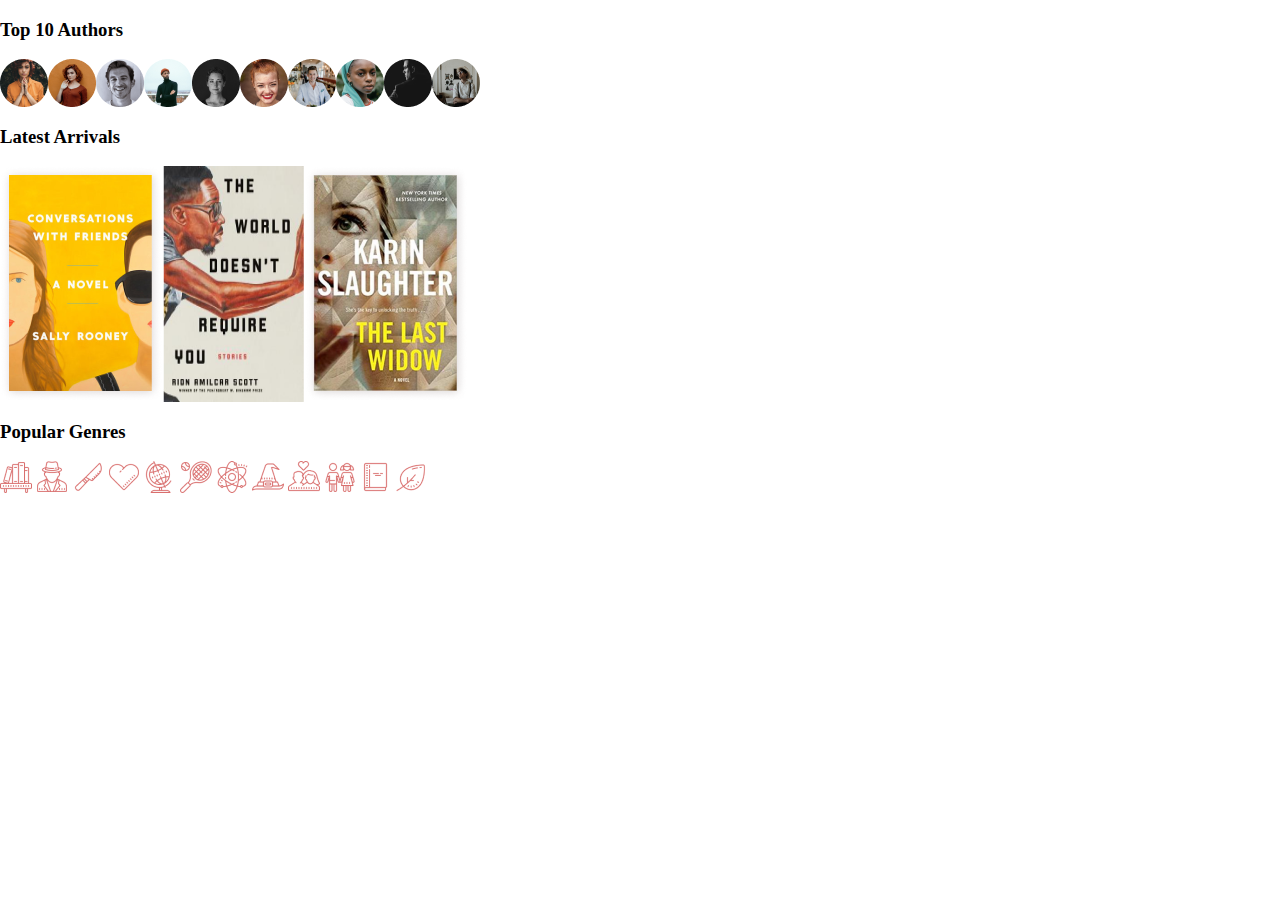
==== index.html @ e92f1c54 "add author, book" ====
<!DOCTYPE html>
<html lang="en">
<head>
    <meta charset="UTF-8">
    <meta http-equiv="X-UA-Compatible" content="IE=edge">
    <meta name="viewport" content="width=device-width, initial-scale=1.0">
    <title>Document</title>
    <link rel="stylesheet" href="./assets/styles/normalize.css">
    <link rel="stylesheet" href="./assets/styles/style.css">
</head>
<body>
    <h3>Top 10 Authors</h3>
    <section class="author">
    <img class="author_image" src="./assets/images/home_ellipse1.png">
    <img class="author_image" src="./assets/images/home_ellipse2.png">
    <img class="author_image" src="./assets/images/home_ellipse3.png">
    <img class="author_image" src="./assets/images/home_ellipse4.png">
    <img class="author_image" src="./assets/images/home_ellipse5.png">
    <img class="author_image" src="./assets/images/home_ellipse6.png">
    <img class="author_image" src="./assets/images/home_ellipse7.png">
    <img class="author_image" src="./assets/images/home_ellipse8.png">
    <img class="author_image" src="./assets/images/home_ellipse9.png">
    <img class="author_image" src="./assets/images/home_ellipse10.png">
</section>
    <h3>Latest Arrivals</h3>
    <section class="book">
    <img class="book_image" src="./assets/images/home_book1.png">
    <img class="book_image" src="./assets/images/home_book2.png">
    <img class="book_image" src="./assets/images/home_book_3.png">
</section>
    <h3>Popular Genres</h3>
    <img class="icon" src="./assets/icons/home_bookshelf.png">
    <img class="icon" src="./assets/icons/home_detective.png">
    <img class="icon" src="./assets/icons/home_knife.png">
    <img class="icon" src="./assets/icons/home_heart.png">
    <img class="icon" src="./assets/icons/home_geography.png">
    <img class="icon" src="./assets/icons/home_tennis.png">
    <img class="icon" src="./assets/icons/home_physics.png">
    <img class="icon" src="./assets/icons/home_witch.png">
    <img class="icon" src="./assets/icons/home_couple.png">
    <img class="icon" src="./assets/icons/home_children.png">
    <img class="icon" src="./assets/icons/home_book.png">
    <img class="icon" src="./assets/icons/home_leaf.png">
    
</body>
</html>
---- assets/styles/style.css ----
body {
    width: 100%;
    height: 100%;
}

.author {
    display: flex;
    overflow-x: auto;

}

.book {
    display: flex;
    overflow-x: auto;
}
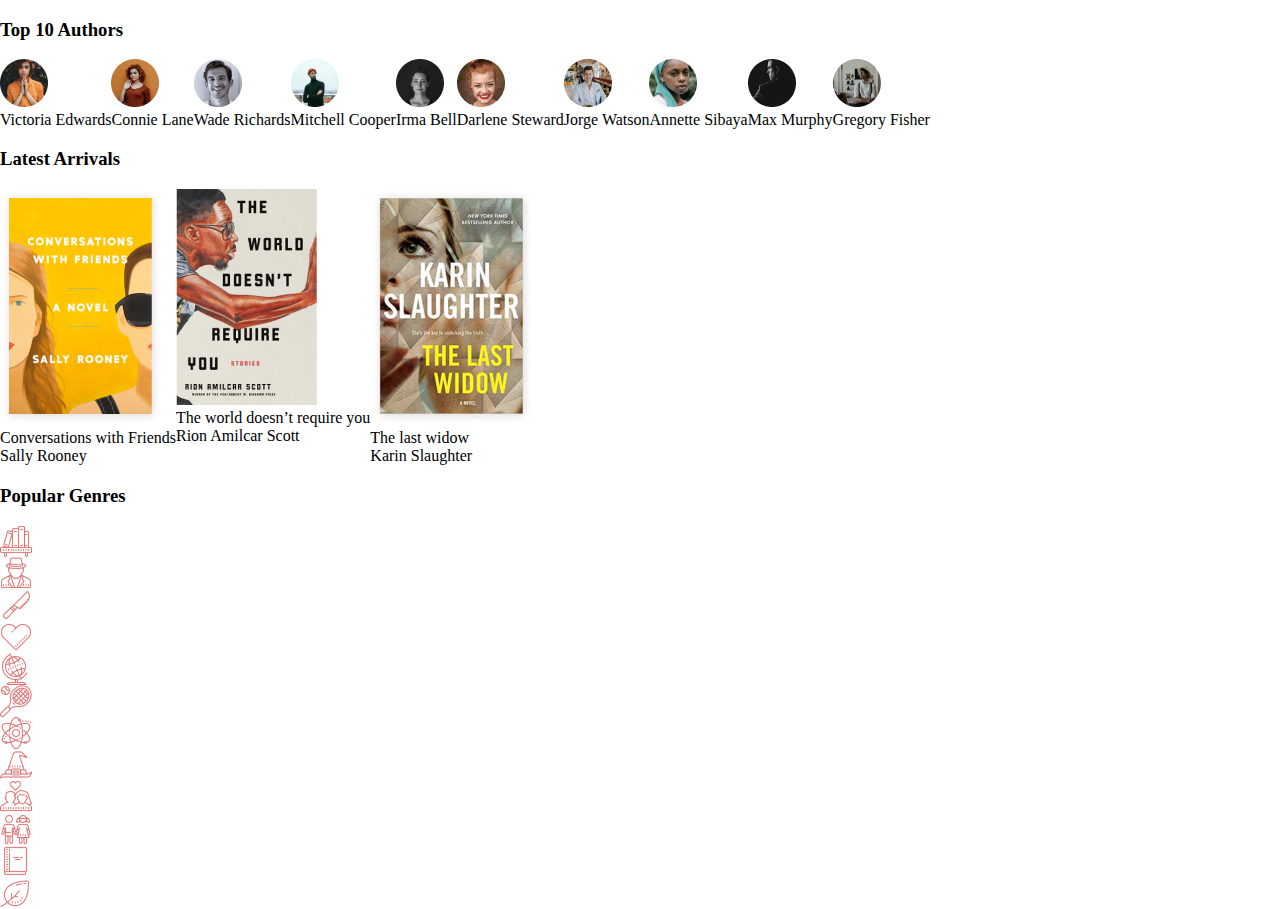
==== commit 6e7294d3: "genres" ====
--- a/index.html
+++ b/index.html
@@ -11,24 +11,80 @@
 <body>
     <h3>Top 10 Authors</h3>
     <section class="author">
+    <div>
     <img class="author_image" src="./assets/images/home_ellipse1.png">
+    <div class="author_name">Victoria
+        Edwards</div>
+    </div>
+    <div>
     <img class="author_image" src="./assets/images/home_ellipse2.png">
+    <div class="author_name">Connie
+        Lane</div>
+    </div>
+    <div>
     <img class="author_image" src="./assets/images/home_ellipse3.png">
+    <div class="author_name">Wade
+        Richards</div>
+    </div>
+    <div>
     <img class="author_image" src="./assets/images/home_ellipse4.png">
+    <div class="author_name">Mitchell
+        Cooper</div>
+    </div>
+    <div>
     <img class="author_image" src="./assets/images/home_ellipse5.png">
+    <div class="author_name">Irma
+        Bell</div>
+    </div>
+    <div>
     <img class="author_image" src="./assets/images/home_ellipse6.png">
+    <div class="author_name">Darlene
+        Steward</div>
+    </div>
+    <div>
     <img class="author_image" src="./assets/images/home_ellipse7.png">
+    <div class="author_name">Jorge
+        Watson</div>
+    </div>
+    <div>
     <img class="author_image" src="./assets/images/home_ellipse8.png">
+    <div class="author_name">Annette
+        Sibaya</div>
+    </div>
+    <div>
     <img class="author_image" src="./assets/images/home_ellipse9.png">
+    <div class="author_name">Max
+        Murphy</div>
+    </div>
+    <div>
     <img class="author_image" src="./assets/images/home_ellipse10.png">
+    <div class="author_name">Gregory
+        Fisher</div>
+    </div>
 </section>
     <h3>Latest Arrivals</h3>
     <section class="book">
+        <div>
     <img class="book_image" src="./assets/images/home_book1.png">
+    <div class="book_name">Conversations
+        with Friends</div>
+    <div class="book_author">Sally Rooney</div>
+</div>
+<div>
     <img class="book_image" src="./assets/images/home_book2.png">
-    <img class="book_image" src="./assets/images/home_book_3.png">
+    <div class="book_name">The world doesn’t 
+        require you</div>
+    <div class="book_author">Rion Amilcar Scott</div>
+</div>
+<div>
+    <img class="book_image" src="./assets/images/home_book3.png">
+    <div class="book_name">The last
+        widow</div>
+    <div class="book_author">Karin Slaughter</div>
+</div>
 </section>
     <h3>Popular Genres</h3>
+    <section class="genres">
     <img class="icon" src="./assets/icons/home_bookshelf.png">
     <img class="icon" src="./assets/icons/home_detective.png">
     <img class="icon" src="./assets/icons/home_knife.png">
@@ -41,6 +97,6 @@
     <img class="icon" src="./assets/icons/home_children.png">
     <img class="icon" src="./assets/icons/home_book.png">
     <img class="icon" src="./assets/icons/home_leaf.png">
-    
+</section>
 </body>
 </html>--- a/assets/styles/style.css
+++ b/assets/styles/style.css
@@ -12,4 +12,17 @@
 .book {
     display: flex;
     overflow-x: auto;
+}
+
+.author::-webkit-scrollbar {
+    display: none;
+}
+
+.book::-webkit-scrollbar {
+    display: none;
+}
+
+.genres {
+    display: grid;
+
 }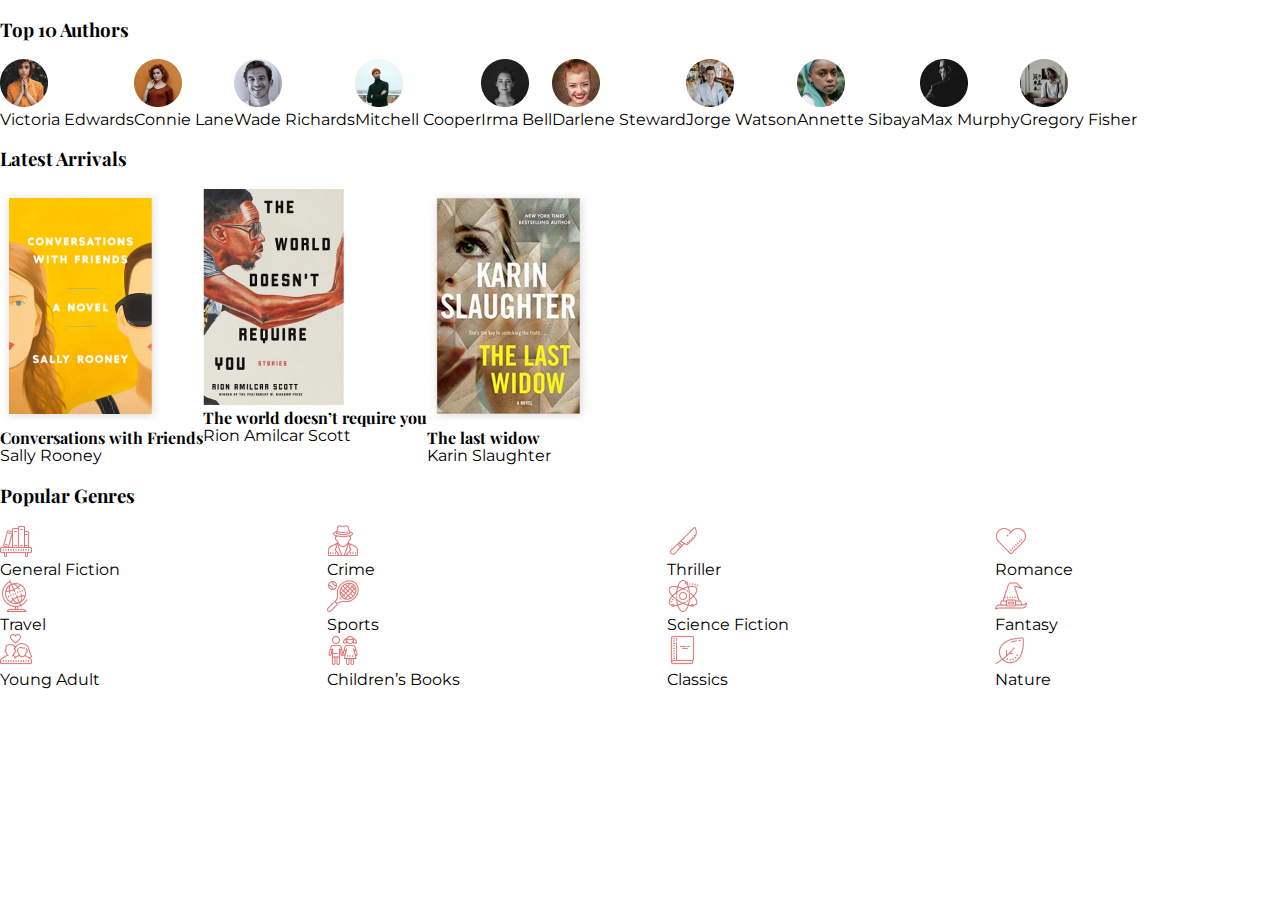
==== commit 0ffabe67: "add fonts" ====
--- a/index.html
+++ b/index.html
@@ -7,6 +7,8 @@
     <title>Document</title>
     <link rel="stylesheet" href="./assets/styles/normalize.css">
     <link rel="stylesheet" href="./assets/styles/style.css">
+    <link href="https://fonts.googleapis.com/css2?family=Playfair+Display:wght@400;700&display=swap" rel="stylesheet">
+    <link href="https://fonts.googleapis.com/css2?family=Montserrat&family=Playfair+Display:wght@400;700&display=swap" rel="stylesheet">
 </head>
 <body>
     <h3>Top 10 Authors</h3>
@@ -85,18 +87,54 @@
 </section>
     <h3>Popular Genres</h3>
     <section class="genres">
-    <img class="icon" src="./assets/icons/home_bookshelf.png">
-    <img class="icon" src="./assets/icons/home_detective.png">
-    <img class="icon" src="./assets/icons/home_knife.png">
-    <img class="icon" src="./assets/icons/home_heart.png">
-    <img class="icon" src="./assets/icons/home_geography.png">
-    <img class="icon" src="./assets/icons/home_tennis.png">
-    <img class="icon" src="./assets/icons/home_physics.png">
-    <img class="icon" src="./assets/icons/home_witch.png">
-    <img class="icon" src="./assets/icons/home_couple.png">
-    <img class="icon" src="./assets/icons/home_children.png">
-    <img class="icon" src="./assets/icons/home_book.png">
-    <img class="icon" src="./assets/icons/home_leaf.png">
+        <div class="genres_fiction">
+    <img class="genres_icon" src="./assets/icons/home_bookshelf.png">
+    <div class="genres_name">General Fiction</div>
+    </div>
+    <div class="genres_detective">
+    <img class="genres_icon" src="./assets/icons/home_detective.png">
+    <div class="genres_name">Crime</div>
+</div>
+     <div class="genres_thriller">
+    <img class="genres_icon" src="./assets/icons/home_knife.png">
+    <div class="genres_name">Thriller</div>
+</div>
+<div class="genres_romance">
+    <img class="genres_icon" src="./assets/icons/home_heart.png">
+    <div class="genres_name">Romance</div>
+</div>
+<div class="genres_travel">
+    <img class="genres_icon" src="./assets/icons/home_geography.png">
+    <div class="genres_name">Travel</div>
+</div>
+<div class="genres_sports">
+    <img class="genres_icon" src="./assets/icons/home_tennis.png">
+    <div class="genres_name">Sports</div>
+</div>
+<div class="genres_science">
+    <img class="genres_icon" src="./assets/icons/home_physics.png">
+    <div class="genres_name">Science Fiction</div>
+    </div>
+    <div class="genres_fantasy">
+    <img class="genres_icon" src="./assets/icons/home_witch.png">
+    <div class="genres_name">Fantasy</div>
+</div>
+<div class="genres_young">
+    <img class="genres_icon" src="./assets/icons/home_couple.png">
+    <div class="genres_name">Young Adult</div>
+    </div>
+    <div class="genres_children">
+    <img class="genres_icon" src="./assets/icons/home_children.png">
+    <div class="genres_name">Children’s Books</div>
+    </div>
+    <div class="genres_classics">
+    <img class="genres_icon" src="./assets/icons/home_book.png">
+    <div class="genres_name">Classics</div>
+</div>
+<div class="genres_nature">
+    <img class="genres_icon" src="./assets/icons/home_leaf.png">
+    <div class="genres_name">Nature</div>
+</div>
 </section>
 </body>
 </html>--- a/assets/styles/style.css
+++ b/assets/styles/style.css
@@ -2,6 +2,33 @@
     width: 100%;
     height: 100%;
 }
+
+h3 {
+    font-family: "Playfair Display", serif;
+    font-weight: 700;
+
+}
+
+.book_name {
+    font-family: "Playfair Display", serif;
+    font-weight: 700;
+}
+
+.author_name {
+    font-family: "Montserrat", serif;
+    font-weight: 400;
+}
+
+.book_author {
+    font-family: "Montserrat", serif;
+    font-weight: 400;
+}
+
+.genres_name {
+    font-family: "Montserrat", serif;
+    font-weight: 400;
+}
+
 
 .author {
     display: flex;
@@ -24,5 +51,67 @@
 
 .genres {
     display: grid;
+    grid-template-columns: repeat (4, 1fr);
+    grid-template-rows: repeat (3, 1fr);
 
+}
+
+.genres_fiction {
+    grid-row: 1 / 2;
+    grid-column: 1 / 2;
+}
+
+.genres_detective {
+    grid-row: 1 / 2;
+    grid-column: 2 / 3;
+}
+
+.genres_thriller {
+    grid-row: 1 / 2;
+    grid-column: 3 / 4;
+}
+
+.genres_romance {
+    grid-row: 1 / 2;
+    grid-column: 4 / 5;
+}
+
+.genres_travel {
+    grid-row: 2 / 3;
+    grid-column: 1 / 2;
+}
+
+.genres_sports {
+    grid-row: 2 / 3;
+    grid-column: 2 / 3;
+}
+
+.genres_science {
+    grid-row: 2 / 3;
+    grid-column: 3 / 4;
+}
+
+.genres_fantasy {
+    grid-row: 2 / 3;
+    grid-column: 4 / 5;
+}
+
+.genres_young {
+    grid-row: 3 / 4;
+    grid-column: 1 / 2;
+}
+
+.genres_children {
+    grid-row: 3 / 4;
+    grid-column: 2 / 3;
+}
+
+.genres_classics {
+    grid-row: 3 / 4;
+    grid-column: 3 / 4;
+}
+
+.genres_nature {
+    grid-row: 3 / 4;
+    grid-column: 4 / 5;
 }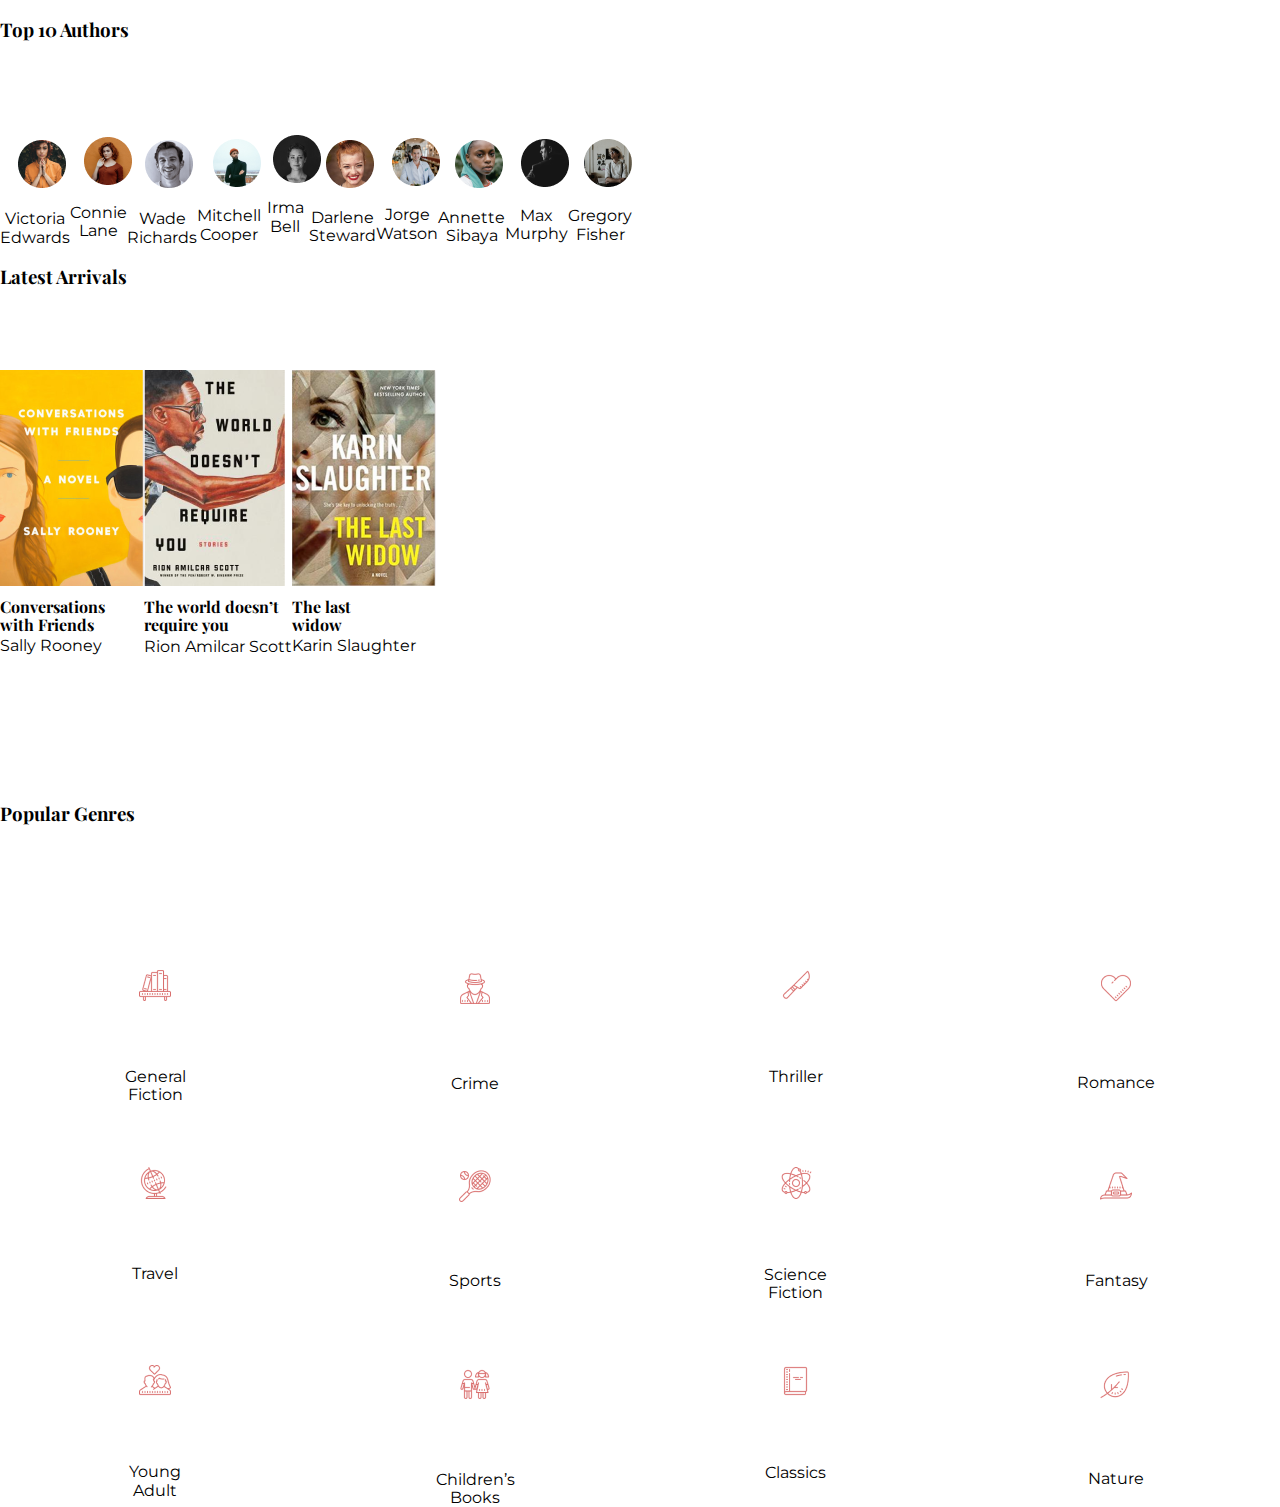
==== commit afd1f786: "padding" ====
--- a/index.html
+++ b/index.html
@@ -4,7 +4,7 @@
     <meta charset="UTF-8">
     <meta http-equiv="X-UA-Compatible" content="IE=edge">
     <meta name="viewport" content="width=device-width, initial-scale=1.0">
-    <title>Document</title>
+    <title>Home Page</title>
     <link rel="stylesheet" href="./assets/styles/normalize.css">
     <link rel="stylesheet" href="./assets/styles/style.css">
     <link href="https://fonts.googleapis.com/css2?family=Playfair+Display:wght@400;700&display=swap" rel="stylesheet">
@@ -15,73 +15,60 @@
     <section class="author">
     <div>
     <img class="author_image" src="./assets/images/home_ellipse1.png">
-    <div class="author_name">Victoria
-        Edwards</div>
+    <div class="author_name">Victoria<br>Edwards</div>
     </div>
     <div>
     <img class="author_image" src="./assets/images/home_ellipse2.png">
-    <div class="author_name">Connie
-        Lane</div>
+    <div class="author_name">Connie<br>Lane</div>
     </div>
     <div>
     <img class="author_image" src="./assets/images/home_ellipse3.png">
-    <div class="author_name">Wade
-        Richards</div>
+    <div class="author_name">Wade<br>Richards</div>
     </div>
     <div>
     <img class="author_image" src="./assets/images/home_ellipse4.png">
-    <div class="author_name">Mitchell
-        Cooper</div>
+    <div class="author_name">Mitchell<br>Cooper</div>
     </div>
     <div>
     <img class="author_image" src="./assets/images/home_ellipse5.png">
-    <div class="author_name">Irma
-        Bell</div>
+    <div class="author_name">Irma<br>Bell</div>
     </div>
     <div>
     <img class="author_image" src="./assets/images/home_ellipse6.png">
-    <div class="author_name">Darlene
-        Steward</div>
+    <div class="author_name">Darlene<br>Steward</div>
     </div>
     <div>
     <img class="author_image" src="./assets/images/home_ellipse7.png">
-    <div class="author_name">Jorge
-        Watson</div>
+    <div class="author_name">Jorge<br>Watson</div>
     </div>
     <div>
     <img class="author_image" src="./assets/images/home_ellipse8.png">
-    <div class="author_name">Annette
-        Sibaya</div>
+    <div class="author_name">Annette<br>Sibaya</div>
     </div>
     <div>
     <img class="author_image" src="./assets/images/home_ellipse9.png">
-    <div class="author_name">Max
-        Murphy</div>
+    <div class="author_name">Max<br>Murphy</div>
     </div>
     <div>
     <img class="author_image" src="./assets/images/home_ellipse10.png">
-    <div class="author_name">Gregory
-        Fisher</div>
+    <div class="author_name">Gregory<br>Fisher</div>
     </div>
 </section>
     <h3>Latest Arrivals</h3>
     <section class="book">
         <div>
     <img class="book_image" src="./assets/images/home_book1.png">
-    <div class="book_name">Conversations
-        with Friends</div>
+    <div class="book_name">Conversations<br>with Friends</div>
     <div class="book_author">Sally Rooney</div>
 </div>
 <div>
     <img class="book_image" src="./assets/images/home_book2.png">
-    <div class="book_name">The world doesn’t 
-        require you</div>
+    <div class="book_name">The world doesn’t<br>require you</div>
     <div class="book_author">Rion Amilcar Scott</div>
 </div>
 <div>
     <img class="book_image" src="./assets/images/home_book3.png">
-    <div class="book_name">The last
-        widow</div>
+    <div class="book_name">The last<br>widow</div>
     <div class="book_author">Karin Slaughter</div>
 </div>
 </section>
@@ -89,7 +76,7 @@
     <section class="genres">
         <div class="genres_fiction">
     <img class="genres_icon" src="./assets/icons/home_bookshelf.png">
-    <div class="genres_name">General Fiction</div>
+    <div class="genres_name">General<br>Fiction</div>
     </div>
     <div class="genres_detective">
     <img class="genres_icon" src="./assets/icons/home_detective.png">
@@ -113,7 +100,7 @@
 </div>
 <div class="genres_science">
     <img class="genres_icon" src="./assets/icons/home_physics.png">
-    <div class="genres_name">Science Fiction</div>
+    <div class="genres_name">Science<br>Fiction</div>
     </div>
     <div class="genres_fantasy">
     <img class="genres_icon" src="./assets/icons/home_witch.png">
@@ -121,11 +108,11 @@
 </div>
 <div class="genres_young">
     <img class="genres_icon" src="./assets/icons/home_couple.png">
-    <div class="genres_name">Young Adult</div>
+    <div class="genres_name">Young<br>Adult</div>
     </div>
     <div class="genres_children">
     <img class="genres_icon" src="./assets/icons/home_children.png">
-    <div class="genres_name">Children’s Books</div>
+    <div class="genres_name">Children’s<br>Books</div>
     </div>
     <div class="genres_classics">
     <img class="genres_icon" src="./assets/icons/home_book.png">
--- a/assets/styles/style.css
+++ b/assets/styles/style.css
@@ -6,17 +6,26 @@
 h3 {
     font-family: "Playfair Display", serif;
     font-weight: 700;
+    padding-bottom: 5%;
+
 
 }
 
 .book_name {
     font-family: "Playfair Display", serif;
     font-weight: 700;
+    padding-bottom: 2%;
+}
+
+.book_image {
+    padding-right: 10%;
+    padding-bottom: 5%;
 }
 
 .author_name {
     font-family: "Montserrat", serif;
     font-weight: 400;
+    text-align: center;
 }
 
 .book_author {
@@ -29,6 +38,13 @@
     font-weight: 400;
 }
 
+.genres_icon {
+    padding: 20%;
+}
+
+.author_image {
+    padding: 25%;
+}
 
 .author {
     display: flex;
@@ -39,6 +55,7 @@
 .book {
     display: flex;
     overflow-x: auto;
+    padding-bottom: 10%;
 }
 
 .author::-webkit-scrollbar {
@@ -53,6 +70,8 @@
     display: grid;
     grid-template-columns: repeat (4, 1fr);
     grid-template-rows: repeat (3, 1fr);
+
+    text-align: center;
 
 }
 
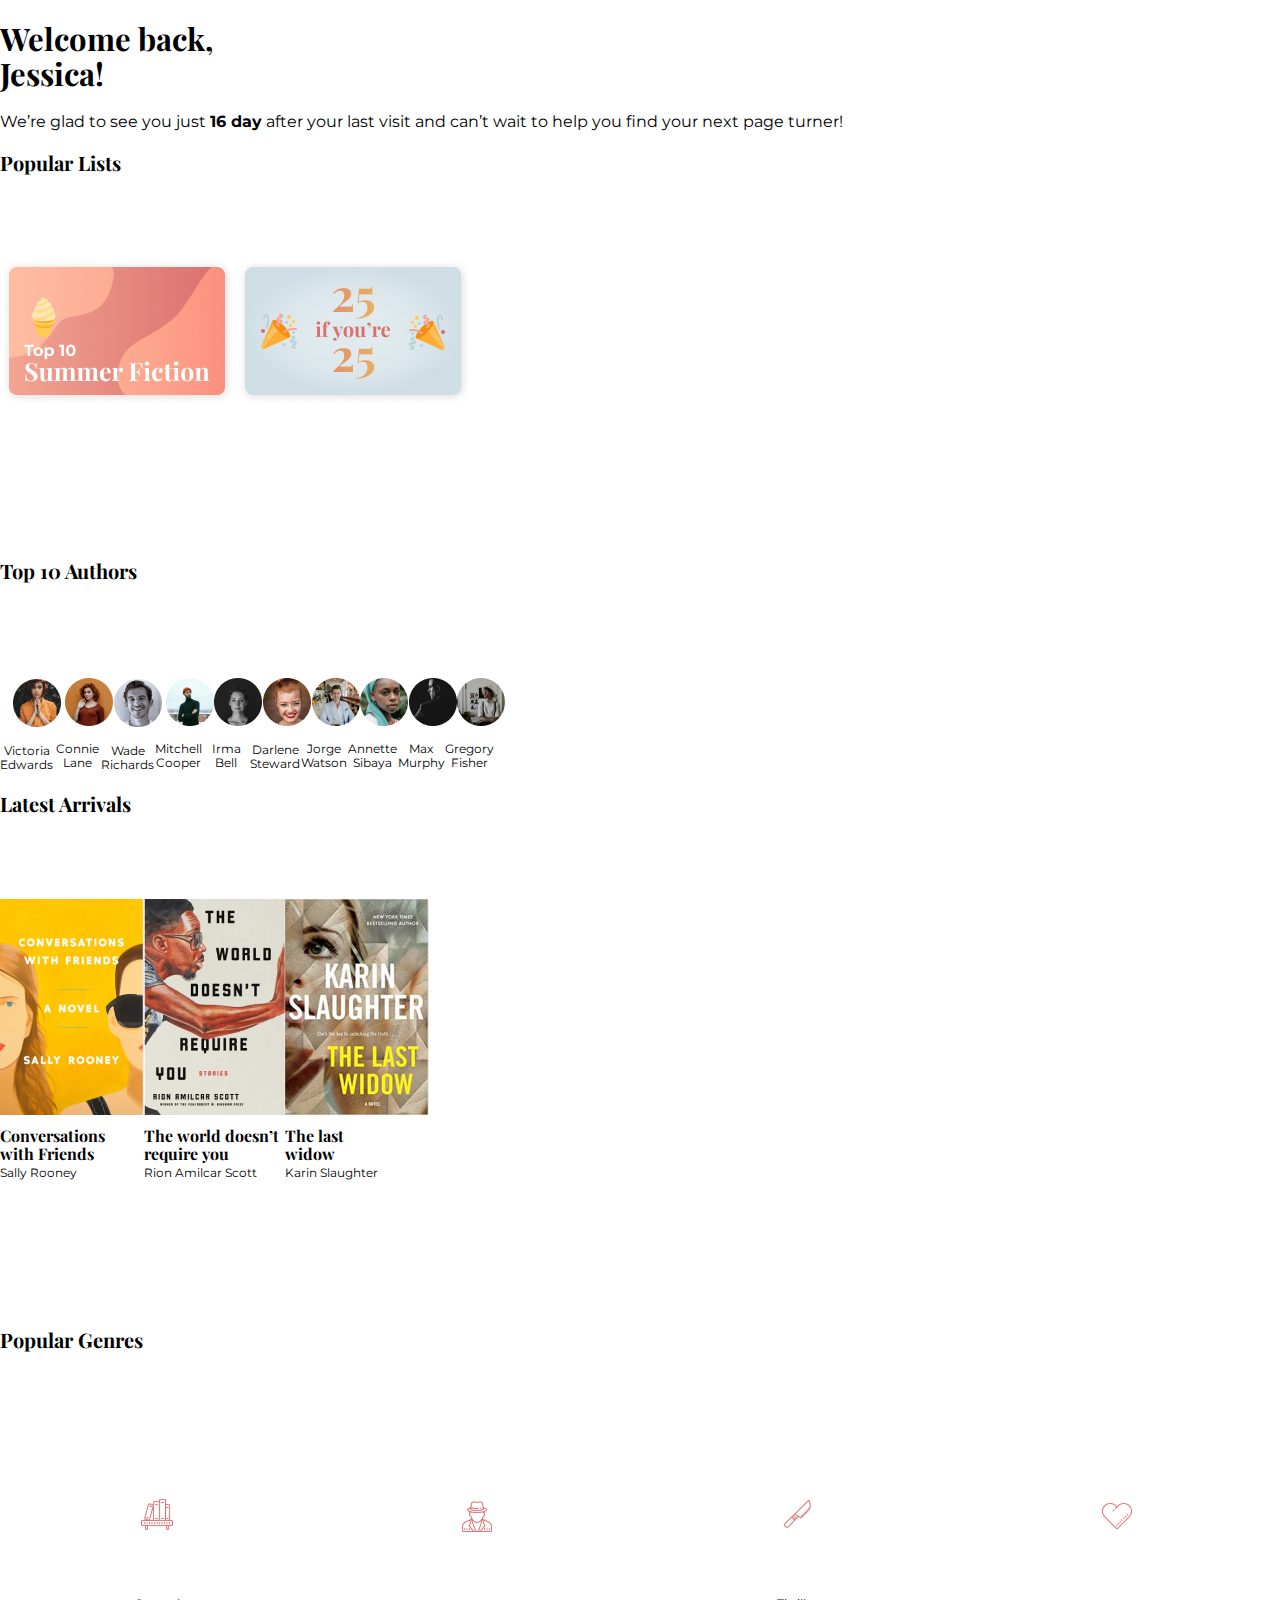
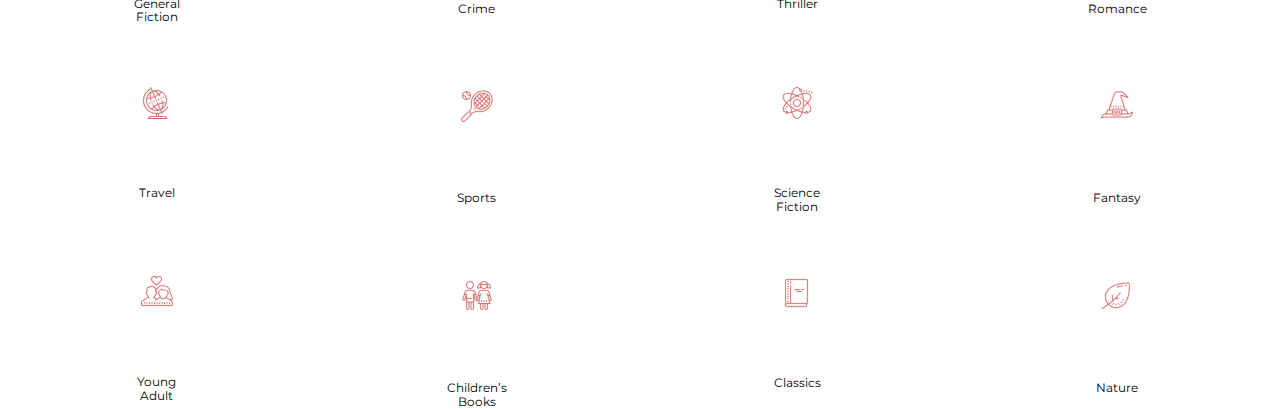
==== commit c9163c51: "add list home" ====
--- a/index.html
+++ b/index.html
@@ -11,6 +11,19 @@
     <link href="https://fonts.googleapis.com/css2?family=Montserrat&family=Playfair+Display:wght@400;700&display=swap" rel="stylesheet">
 </head>
 <body>
+    <h1>Welcome back,<br>Jessica!</h1>
+    <div class="welcome">We’re glad to see you just <span class="day">16 day</span> after your last visit and can’t wait to help you find your next page turner!</div>
+</section>
+<h3>Popular Lists</h3>
+<section class="list">
+    <div>
+<img class="list_image" src="./assets/images/home_list1.png">
+</div>
+<div>
+<img class="list_image" src="./assets/images/home_list2.png">
+
+</div>
+</section>
     <h3>Top 10 Authors</h3>
     <section class="author">
     <div>
--- a/assets/styles/style.css
+++ b/assets/styles/style.css
@@ -3,9 +3,28 @@
     height: 100%;
 }
 
+h1 {
+    font-family: "Playfair Display", serif;
+    font-weight: 700;
+    font-size: 31px;
+}
+
+.welcome {
+    font-family: "Montserrat", serif;
+    font-weight: 400;
+    font-size: 16px;
+}
+
+.day {
+    font-family: "Montserrat", serif;
+    font-weight: 700;
+    font-size: 16px;
+}
+
 h3 {
     font-family: "Playfair Display", serif;
     font-weight: 700;
+    font-size: 20px;
     padding-bottom: 5%;
 
 
@@ -15,6 +34,7 @@
     font-family: "Playfair Display", serif;
     font-weight: 700;
     padding-bottom: 2%;
+    font-size: 16px;
 }
 
 .book_image {
@@ -25,17 +45,20 @@
 .author_name {
     font-family: "Montserrat", serif;
     font-weight: 400;
+    font-size: 12px;
     text-align: center;
 }
 
 .book_author {
     font-family: "Montserrat", serif;
     font-weight: 400;
+    font-size: 12px;
 }
 
 .genres_name {
     font-family: "Montserrat", serif;
     font-weight: 400;
+    font-size: 12px;
 }
 
 .genres_icon {
@@ -58,11 +81,21 @@
     padding-bottom: 10%;
 }
 
+.list {
+    display: flex;
+    overflow-x: auto;
+    padding-bottom: 10%;
+}
+
 .author::-webkit-scrollbar {
     display: none;
 }
 
 .book::-webkit-scrollbar {
+    display: none;
+}
+
+.list::-webkit-scrollbar {
     display: none;
 }
 
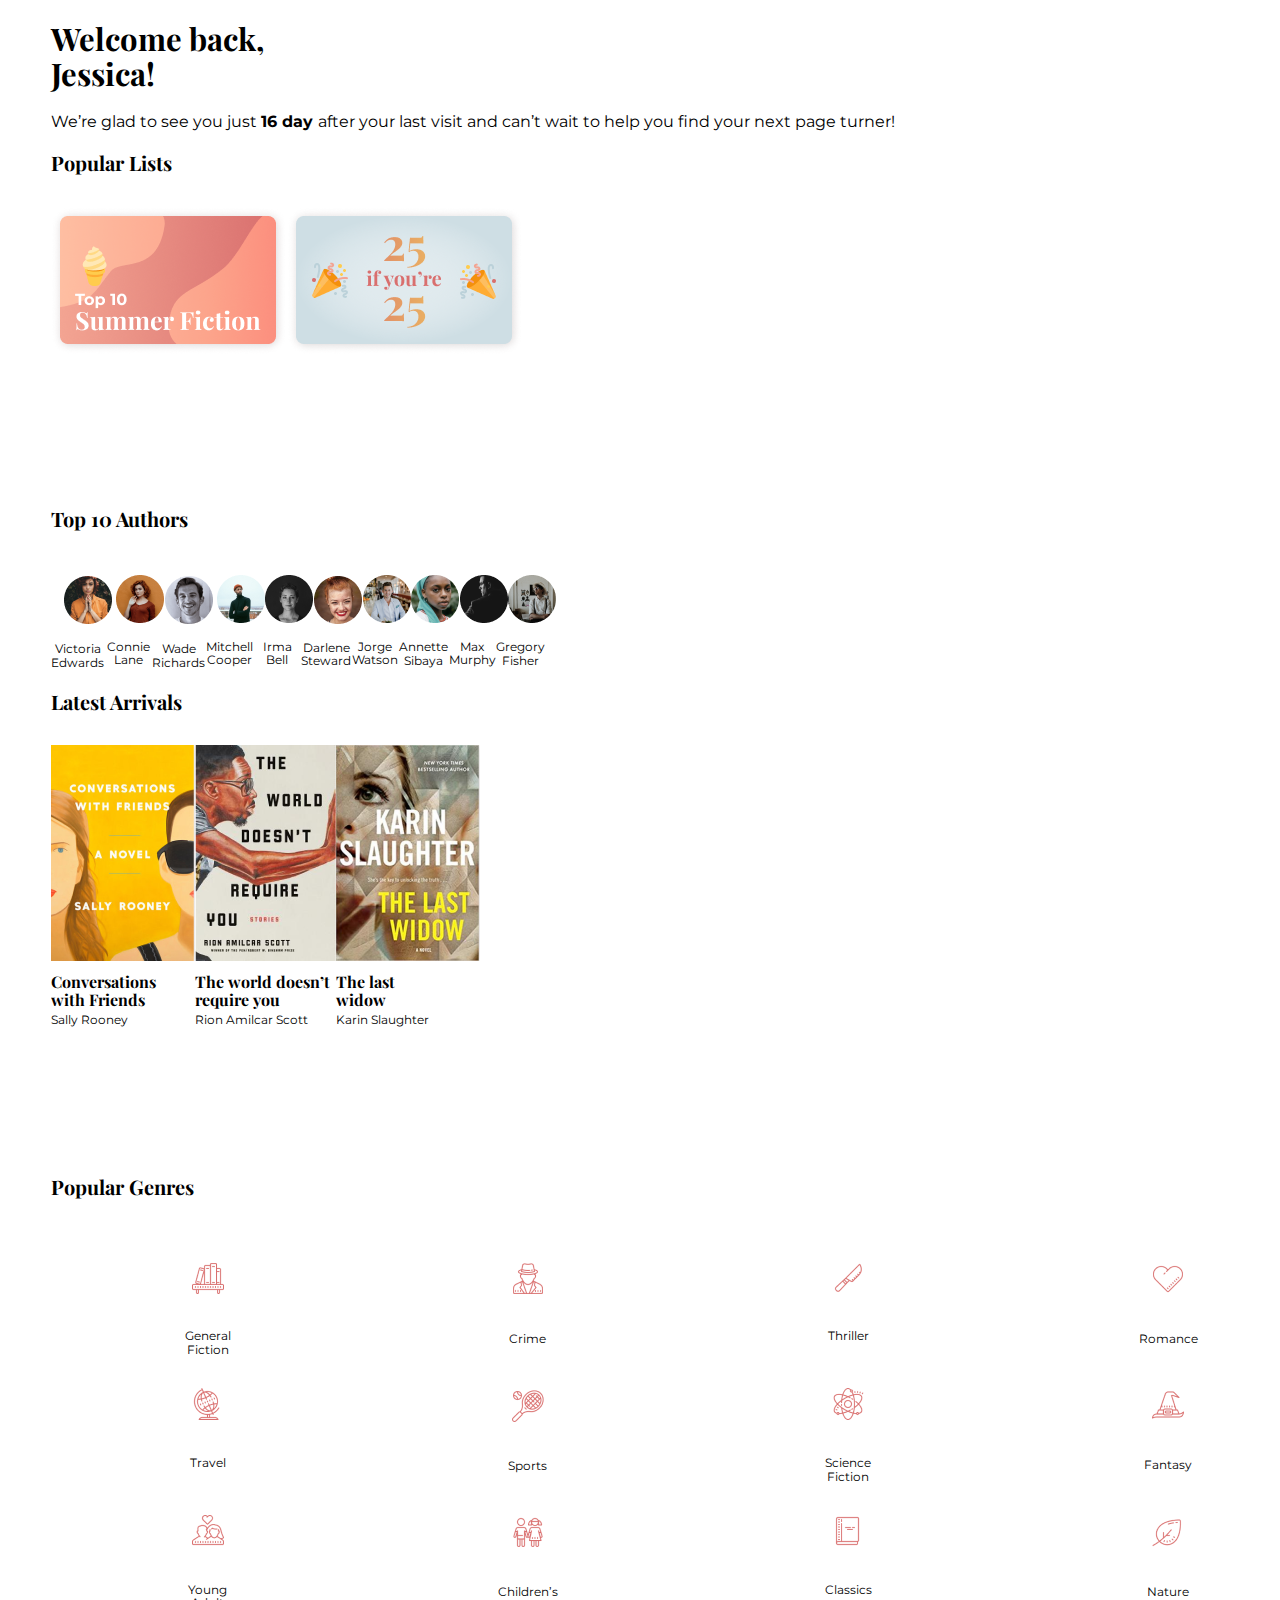
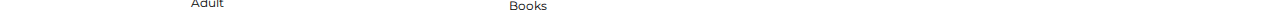
==== commit 6ca4c2a3: "home padding" ====
--- a/index.html
+++ b/index.html
@@ -12,7 +12,7 @@
 </head>
 <body>
     <h1>Welcome back,<br>Jessica!</h1>
-    <div class="welcome">We’re glad to see you just <span class="day">16 day</span> after your last visit and can’t wait to help you find your next page turner!</div>
+    <div class="welcome">We’re glad to see you just <span class="day"> 16 day </span> after your last visit and can’t wait to help you find your next page turner!</div>
 </section>
 <h3>Popular Lists</h3>
 <section class="list">
--- a/assets/styles/style.css
+++ b/assets/styles/style.css
@@ -1,6 +1,8 @@
 body {
     width: 100%;
     height: 100%;
+    padding-left: 4%;
+    padding-right: 1.5%;
 }
 
 h1 {
@@ -10,12 +12,16 @@
 }
 
 .welcome {
+
     font-family: "Montserrat", serif;
     font-weight: 400;
     font-size: 16px;
+    padding-right: 10%;
+
 }
 
 .day {
+
     font-family: "Montserrat", serif;
     font-weight: 700;
     font-size: 16px;
@@ -25,7 +31,7 @@
     font-family: "Playfair Display", serif;
     font-weight: 700;
     font-size: 20px;
-    padding-bottom: 5%;
+    padding-bottom: 1%;
 
 
 }
@@ -62,7 +68,7 @@
 }
 
 .genres_icon {
-    padding: 20%;
+    padding: 10%;
 }
 
 .author_image {
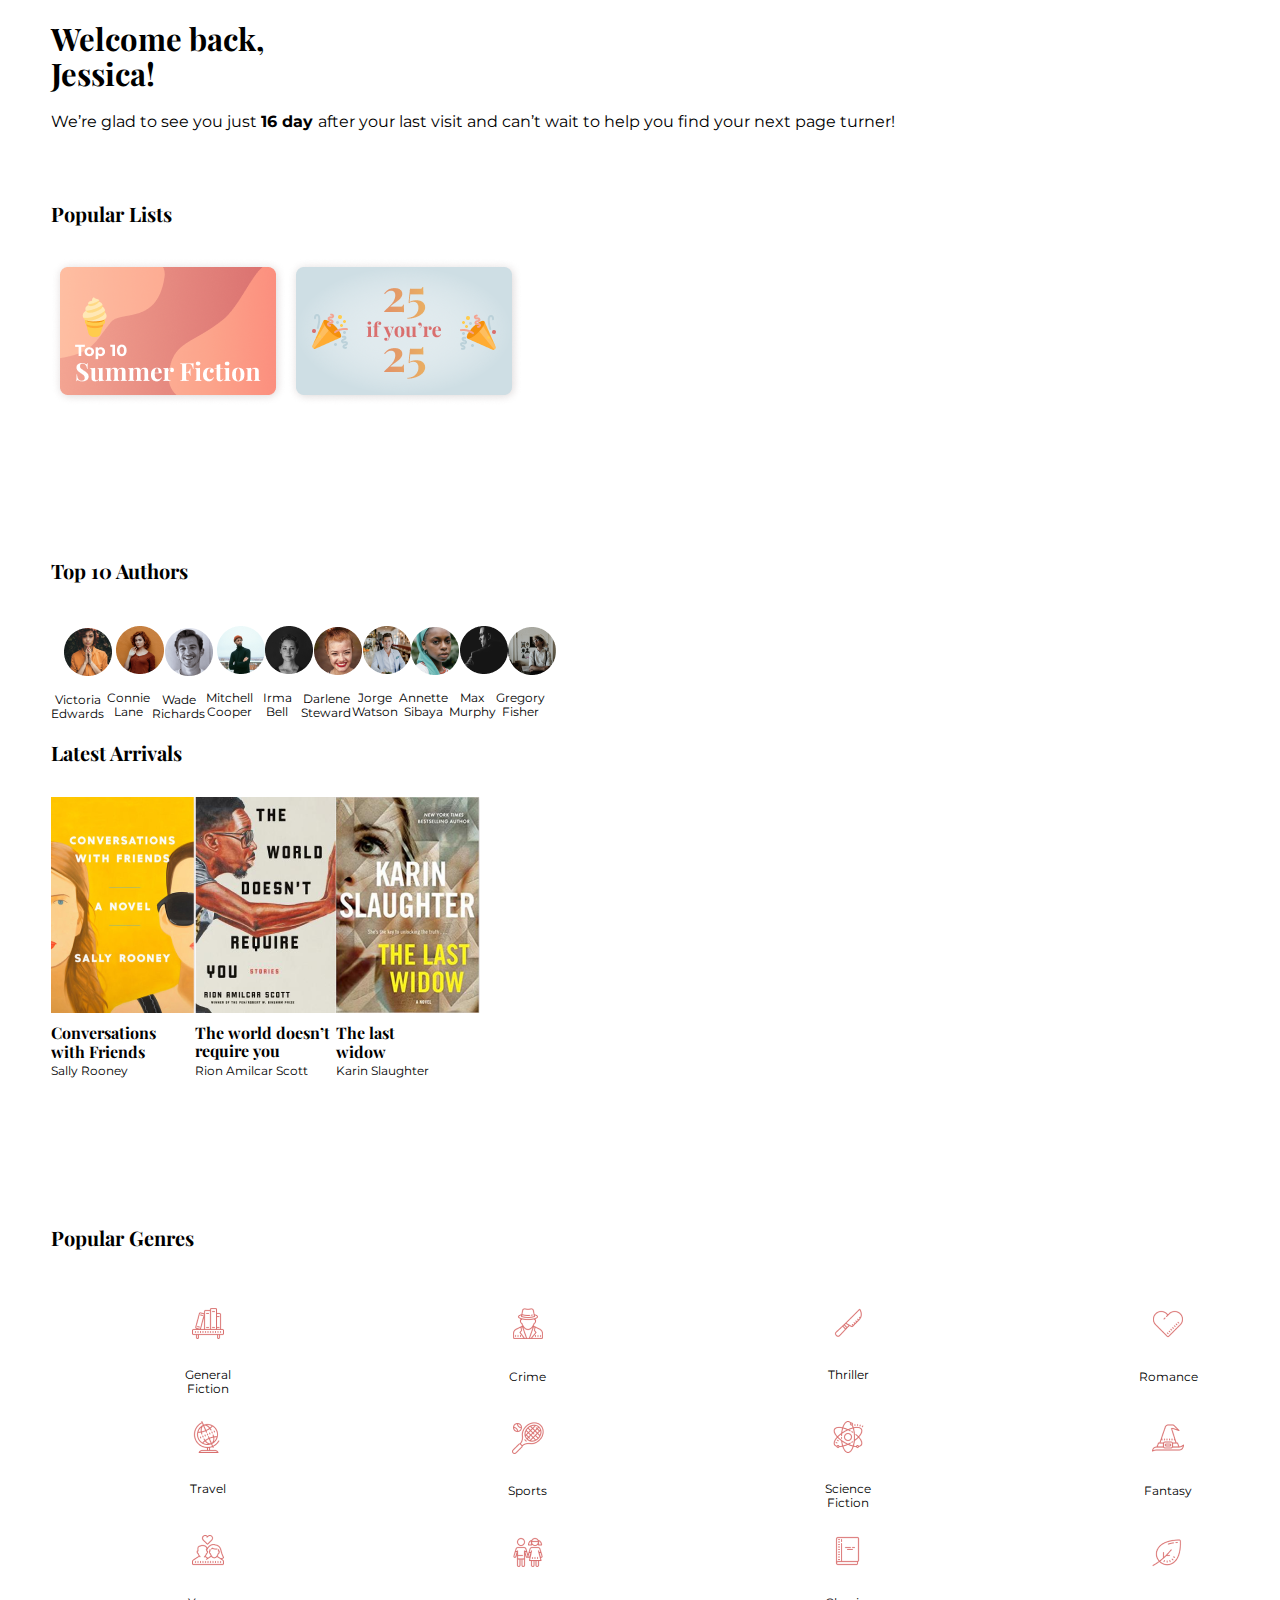
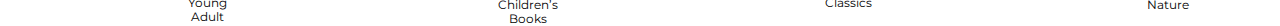
==== commit 528149a0: "href" ====
--- a/index.html
+++ b/index.html
@@ -17,70 +17,70 @@
 <h3>Popular Lists</h3>
 <section class="list">
     <div>
-<img class="list_image" src="./assets/images/home_list1.png">
+<img class="list_image" src="./assets/images/home_list1.png" alt="not loaded">
 </div>
 <div>
-<img class="list_image" src="./assets/images/home_list2.png">
+<img class="list_image" src="./assets/images/home_list2.png" alt="not loaded">
 
 </div>
 </section>
     <h3>Top 10 Authors</h3>
     <section class="author">
     <div>
-    <img class="author_image" src="./assets/images/home_ellipse1.png">
+    <img class="author_image" src="./assets/images/home_ellipse1.png" alt="not loaded">
     <div class="author_name">Victoria<br>Edwards</div>
     </div>
     <div>
-    <img class="author_image" src="./assets/images/home_ellipse2.png">
+    <img class="author_image" src="./assets/images/home_ellipse2.png" alt="not loaded">
     <div class="author_name">Connie<br>Lane</div>
     </div>
     <div>
-    <img class="author_image" src="./assets/images/home_ellipse3.png">
+    <img class="author_image" src="./assets/images/home_ellipse3.png" alt="not loaded">
     <div class="author_name">Wade<br>Richards</div>
     </div>
     <div>
-    <img class="author_image" src="./assets/images/home_ellipse4.png">
+    <img class="author_image" src="./assets/images/home_ellipse4.png" alt="not loaded">
     <div class="author_name">Mitchell<br>Cooper</div>
     </div>
     <div>
-    <img class="author_image" src="./assets/images/home_ellipse5.png">
+    <img class="author_image" src="./assets/images/home_ellipse5.png" alt="not loaded">
     <div class="author_name">Irma<br>Bell</div>
     </div>
     <div>
-    <img class="author_image" src="./assets/images/home_ellipse6.png">
+    <img class="author_image" src="./assets/images/home_ellipse6.png" alt="not loaded">
     <div class="author_name">Darlene<br>Steward</div>
     </div>
     <div>
-    <img class="author_image" src="./assets/images/home_ellipse7.png">
+    <img class="author_image" src="./assets/images/home_ellipse7.png" alt="not loaded">
     <div class="author_name">Jorge<br>Watson</div>
     </div>
     <div>
-    <img class="author_image" src="./assets/images/home_ellipse8.png">
+    <img class="author_image" src="./assets/images/home_ellipse8.png" alt="not loaded">
     <div class="author_name">Annette<br>Sibaya</div>
     </div>
     <div>
-    <img class="author_image" src="./assets/images/home_ellipse9.png">
+    <img class="author_image" src="./assets/images/home_ellipse9.png" alt="not loaded">
     <div class="author_name">Max<br>Murphy</div>
     </div>
     <div>
-    <img class="author_image" src="./assets/images/home_ellipse10.png">
+    <img class="author_image" src="./assets/images/home_ellipse10.png" alt="not loaded">
     <div class="author_name">Gregory<br>Fisher</div>
     </div>
 </section>
     <h3>Latest Arrivals</h3>
     <section class="book">
         <div>
-    <img class="book_image" src="./assets/images/home_book1.png">
+            <a href="book_page.html"><img class="book_image" src="./assets/images/home_book1.png" alt="not loaded"></a>
     <div class="book_name">Conversations<br>with Friends</div>
     <div class="book_author">Sally Rooney</div>
 </div>
 <div>
-    <img class="book_image" src="./assets/images/home_book2.png">
+    <img class="book_image" src="./assets/images/home_book2.png" alt="not loaded">
     <div class="book_name">The world doesn’t<br>require you</div>
     <div class="book_author">Rion Amilcar Scott</div>
 </div>
 <div>
-    <img class="book_image" src="./assets/images/home_book3.png">
+    <img class="book_image" src="./assets/images/home_book3.png" alt="not loaded">
     <div class="book_name">The last<br>widow</div>
     <div class="book_author">Karin Slaughter</div>
 </div>
@@ -88,51 +88,51 @@
     <h3>Popular Genres</h3>
     <section class="genres">
         <div class="genres_fiction">
-    <img class="genres_icon" src="./assets/icons/home_bookshelf.png">
+    <img class="genres_icon" src="./assets/icons/home_bookshelf.png" alt="not loaded">
     <div class="genres_name">General<br>Fiction</div>
     </div>
     <div class="genres_detective">
-    <img class="genres_icon" src="./assets/icons/home_detective.png">
+    <img class="genres_icon" src="./assets/icons/home_detective.png" alt="not loaded">
     <div class="genres_name">Crime</div>
 </div>
      <div class="genres_thriller">
-    <img class="genres_icon" src="./assets/icons/home_knife.png">
+    <img class="genres_icon" src="./assets/icons/home_knife.png" alt="not loaded">
     <div class="genres_name">Thriller</div>
 </div>
 <div class="genres_romance">
-    <img class="genres_icon" src="./assets/icons/home_heart.png">
+    <img class="genres_icon" src="./assets/icons/home_heart.png" alt="not loaded">
     <div class="genres_name">Romance</div>
 </div>
 <div class="genres_travel">
-    <img class="genres_icon" src="./assets/icons/home_geography.png">
+    <img class="genres_icon" src="./assets/icons/home_geography.png" alt="not loaded">
     <div class="genres_name">Travel</div>
 </div>
 <div class="genres_sports">
-    <img class="genres_icon" src="./assets/icons/home_tennis.png">
+    <img class="genres_icon" src="./assets/icons/home_tennis.png" alt="not loaded">
     <div class="genres_name">Sports</div>
 </div>
 <div class="genres_science">
-    <img class="genres_icon" src="./assets/icons/home_physics.png">
+    <img class="genres_icon" src="./assets/icons/home_physics.png" alt="not loaded">
     <div class="genres_name">Science<br>Fiction</div>
     </div>
     <div class="genres_fantasy">
-    <img class="genres_icon" src="./assets/icons/home_witch.png">
+    <img class="genres_icon" src="./assets/icons/home_witch.png" alt="not loaded">
     <div class="genres_name">Fantasy</div>
 </div>
 <div class="genres_young">
-    <img class="genres_icon" src="./assets/icons/home_couple.png">
+    <img class="genres_icon" src="./assets/icons/home_couple.png" alt="not loaded">
     <div class="genres_name">Young<br>Adult</div>
     </div>
     <div class="genres_children">
-    <img class="genres_icon" src="./assets/icons/home_children.png">
+    <img class="genres_icon" src="./assets/icons/home_children.png" alt="not loaded">
     <div class="genres_name">Children’s<br>Books</div>
     </div>
     <div class="genres_classics">
-    <img class="genres_icon" src="./assets/icons/home_book.png">
+    <img class="genres_icon" src="./assets/icons/home_book.png" alt="not loaded">
     <div class="genres_name">Classics</div>
 </div>
 <div class="genres_nature">
-    <img class="genres_icon" src="./assets/icons/home_leaf.png">
+    <img class="genres_icon" src="./assets/icons/home_leaf.png" alt="not loaded">
     <div class="genres_name">Nature</div>
 </div>
 </section>
--- a/assets/styles/style.css
+++ b/assets/styles/style.css
@@ -3,6 +3,7 @@
     height: 100%;
     padding-left: 4%;
     padding-right: 1.5%;
+
 }
 
 h1 {
@@ -17,6 +18,7 @@
     font-weight: 400;
     font-size: 16px;
     padding-right: 10%;
+    padding-bottom: 4%;
 
 }
 
@@ -68,7 +70,7 @@
 }
 
 .genres_icon {
-    padding: 10%;
+    padding: 8%;
 }
 
 .author_image {
@@ -109,7 +111,6 @@
     display: grid;
     grid-template-columns: repeat (4, 1fr);
     grid-template-rows: repeat (3, 1fr);
-
     text-align: center;
 
 }
